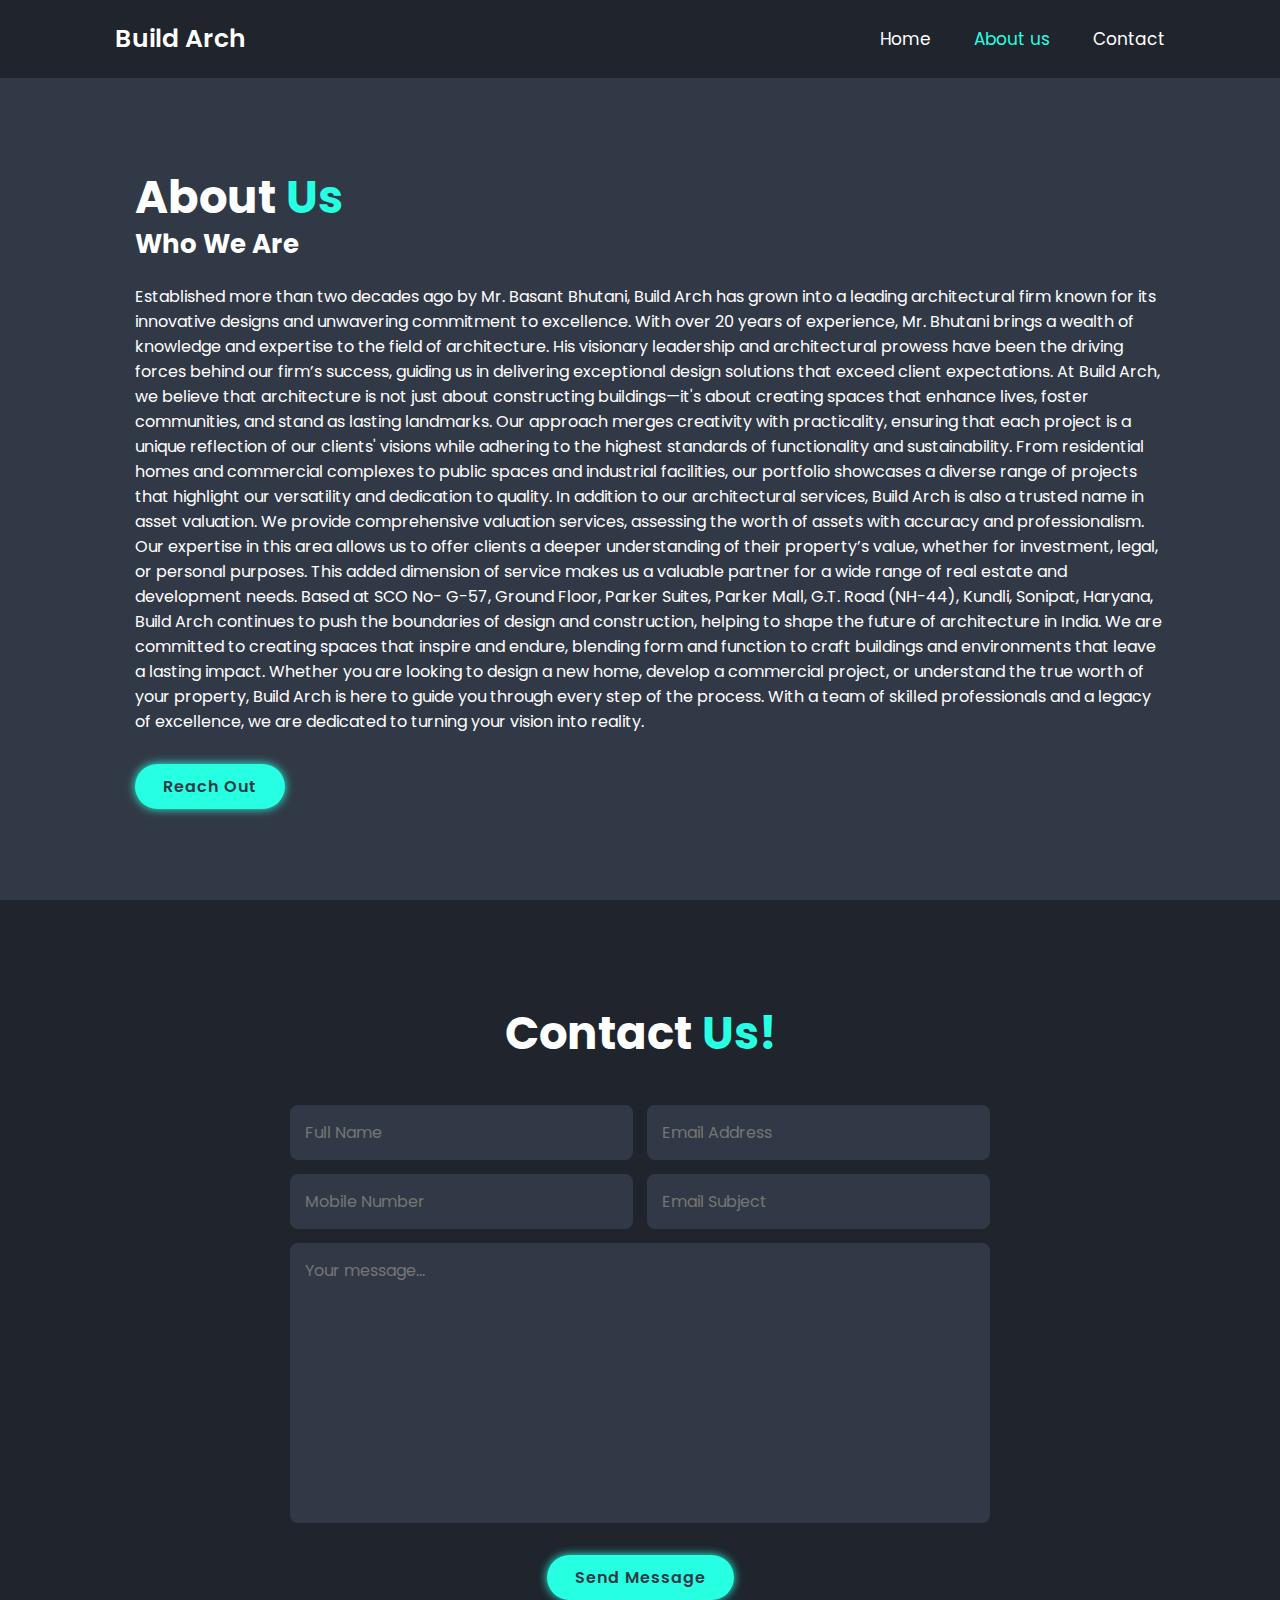
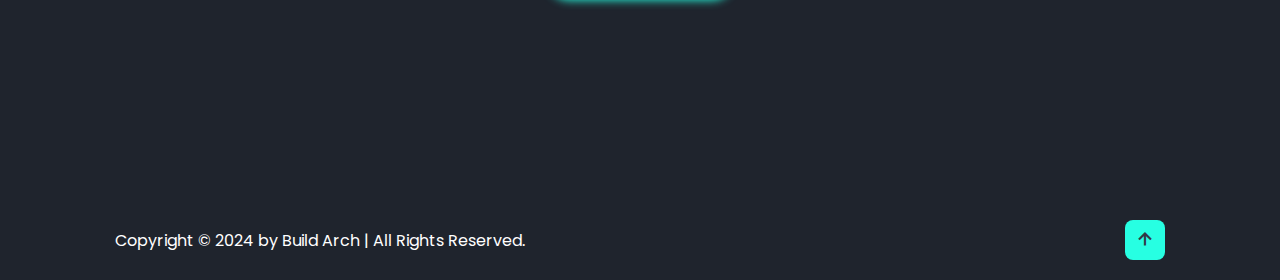
==== about/about.html @ 26f2550c "added read more for about" ====
<!DOCTYPE html>
<html lang="en">
<head>
    <meta charset="UTF-8">
    <meta http-equiv="X-UA-Compatible" content="IE=edge">
    <meta name="viewport" content="width=device-width, initial-scale=1.0">
    <title>Build Arch</title>
    <link href='https://unpkg.com/boxicons@2.1.4/css/boxicons.min.css' rel='stylesheet'>
    <link rel="stylesheet" href="../css/style.css">
    <link rel="icon" type="image/png" href="../images/1.png">
</head>
<body>
    
   <!-- header section design -->
    <header class="header">
        <a href="../index.html" class="logo">Build Arch</a>

        <i class='bx bx-menu' id="menu-icon"></i>

        <nav class="navbar">
            <a href="../index.html">Home</a>
            <a href="#about" class="active">About us</a>
            <a href="#contact">Contact</a>
        </nav>
    </header>



    <section class="about" id="about">
        <div class="about-img">
            <img src="images/2.png" alt="">
        </div>
        <div class="about-content">
            <h2 class="heading">About <span>Us</span></h2>
<h3>Who We Are</h3>
<p>
    Established more than two decades ago by Mr. Basant Bhutani, Build Arch has grown into a leading architectural firm known for its innovative designs and unwavering commitment to excellence. With over 20 years of experience, Mr. Bhutani brings a wealth of knowledge and expertise to the field of architecture. His visionary leadership and architectural prowess have been the driving forces behind our firm’s success, guiding us in delivering exceptional design solutions that exceed client expectations.

    At Build Arch, we believe that architecture is not just about constructing buildings—it's about creating spaces that enhance lives, foster communities, and stand as lasting landmarks. Our approach merges creativity with practicality, ensuring that each project is a unique reflection of our clients' visions while adhering to the highest standards of functionality and sustainability. From residential homes and commercial complexes to public spaces and industrial facilities, our portfolio showcases a diverse range of projects that highlight our versatility and dedication to quality.

    In addition to our architectural services, Build Arch is also a trusted name in asset valuation. We provide comprehensive valuation services, assessing the worth of assets with accuracy and professionalism. Our expertise in this area allows us to offer clients a deeper understanding of their property’s value, whether for investment, legal, or personal purposes. This added dimension of service makes us a valuable partner for a wide range of real estate and development needs.

    Based at SCO No- G-57, Ground Floor, Parker Suites, Parker Mall, G.T. Road (NH-44), Kundli, Sonipat, Haryana, Build Arch continues to push the boundaries of design and construction, helping to shape the future of architecture in India. We are committed to creating spaces that inspire and endure, blending form and function to craft buildings and environments that leave a lasting impact.

    Whether you are looking to design a new home, develop a commercial project, or understand the true worth of your property, Build Arch is here to guide you through every step of the process. With a team of skilled professionals and a legacy of excellence, we are dedicated to turning your vision into reality.
</p>
<a href="#contact" class="btn">Reach Out</a>


        </div>
        
    </section>


    <section class="contact" id="contact">
        <h2 class="heading">Contact <span>Us!</span></h2>
        <form action="#">
            <div class="input-box">
                <input type="text" placeholder="Full Name" id="name" autocomplete="off">
                <input type="email" placeholder="Email Address" id="email" autocomplete="off">
            </div>

            <div class="input-box">
                <input type="number" placeholder="Mobile Number" id="phone" autocomplete="off">
                <input type="text" placeholder="Email Subject" id="subject" autocomplete="off">
            </div>
            <textarea name="" id="message" cols="30" rows="10" placeholder="Your message..."></textarea>
            <input type="submit" value="Send Message" class="btn" autocomplete="off">
        </form>
    </section>













    <footer class="footer">
        <div class="footer-text">
            <p>Copyright &copy; 2024 by Build Arch | All Rights Reserved.</p>
        </div>
    
        <div class="footer-iconTop">
            <a href="#about"><i class="bx bx-up-arrow-alt"></i></a>
        </div>
    </footer>
    
    
    <!-- scroll animation script  -->
    <script src="https://unpkg.com/scrollreveal"></script>
    
    <!-- typed word js  -->
    <script src="https://unpkg.com/typed.js@2.1.0/dist/typed.umd.js"></script>
    
    <!-- contact alert js  -->
    <script src="https://cdn.jsdelivr.net/npm/sweetalert2@11"></script>
    
    <!-- contact email js  -->
    <script src="https://smtpjs.com/v3/smtp.js"></script>
    <!-- the script that makes it work baby  -->
        <script src="../js/script.js"></script>
    </body>
    </html>
---- css/style.css ----
@import url('https://fonts.googleapis.com/css2?family=Poppins:ital,wght@0,100;0,200;0,300;0,400;0,500;0,600;0,700;0,800;0,900;1,100;1,200;1,300;1,400;1,500;1,600;1,700;1,800;1,900&display=swap');

* {
    margin: 0;
    padding: 0;
    box-sizing: border-box;
    text-decoration: none;
    border: none;
    outline: none;
    scroll-behavior: smooth;    
    font-family: 'poppins', sans-serif;
}


:root {
    --bg-color: #1f242d;
    --second-bg-color: #323946;
    --text-color: #fff;
    --main-color: rgb(39, 255, 226);
}

html {
    font-size: 62.5%;
    overflow-x: hidden;
}

body {
    background: var(--bg-color);
    color: var(--text-color);
    overflow: hidden;
}

section {
    min-height: 100vh;
    padding: 10rem 9% 2rem;

}

.header {
    position: fixed;
    top: 0;
    left: 0;
    width: 100%;
    padding: 2rem 9%;
    background-color: var(--bg-color);
    display: flex;
    justify-content: space-between;
    align-items: center;
    z-index: 100;
}


.header.sticky{
    border-bottom: .1rem solid rgba(0,0,0,.2);
}

.logo {
    font-size: 2.5rem;
    color: var(--text-color);
    font-weight: 600;
    cursor: default;
}

.navbar a {
    font-size: 1.7rem;
    color: var(--text-color);
    margin-left: 4rem;
    transition: .3s;
}

.navbar a:hover,
.navbar a.active {
    color: var(--main-color);
}

#menu-icon{
    font-size: 3.6rem;
    color: var(--text-color);
    display: none;
}

.home{
    display: flex;
    justify-content: center;
    align-items: center;
}

.home-img img{
    width: 35vw;
    animation: floatImage 4s ease-in-out infinite;
}

@keyframes floatImage {
    0% {
        transform: translateY(0);
    }
    50% {
        transform: translateY(-2.4rem);
    }
    100% {
        transform: translateY(0);
    }
}


.home-content h3 {
    font-size: 3.2rem;
    font-weight: 700;
}

.home-content h3:nth-of-type(2){
    margin-bottom: 2rem;
}

span {
    color: var(--main-color);

}

.home-content h1 {
    font-size: 5.6rem;
    font-weight: 700;
    line-height: 1.3;
}

.home-content p {
    font-size: 1.6rem;

}

.social-media a {
    display: inline-flex;
    justify-content: center;
    align-items: center;
    width: 4rem;
    height: 4rem;
    background: transparent;
    border: .2rem solid var(--main-color);
    border-radius: 50%;
    font-size: 2rem;
    color: var(--main-color);
    margin: 3rem 1.5rem 3rem 0;
    transition: .5s ease;
}

.social-media a:hover{
    background: var(--main-color);
    color: var(--second-bg-color);
    box-shadow: 0 0 1rem var(--main-color);
}

.btn{
    display: inline-block;
    padding: 1rem 2.8rem;
    background: var(--main-color);
    border-radius: 4rem;
    box-shadow: 0 0 1rem var(--main-color);
    font-size: 1.6rem;
    color: var(--second-bg-color);
    letter-spacing: .1rem;
    font-weight: 600;
    transition: .5s ease;
}

.btn:hover{
    box-shadow: none;
}




.about {
    display: flex;
    justify-content: center;
    align-items: center;
    gap: 2rem;
    background: var(--second-bg-color);

}

.about-img img {
    width: 35vw;
}

.heading{
    text-align: center;
    font-size: 4.5rem;
}

.about-content h2 {
    text-align: left;
    line-height: 1.2;

}

.about-content h3 {
    font-size: 2.6rem;
    
}

.about-content p {
    font-size: 1.6rem;
    margin: 2rem 0 3rem;

    
}


.services h2 {
    margin-bottom: 5rem;

}

.services-container{
    display: flex;
    justify-content: center;
    align-items: center;
    flex-wrap: wrap;
    gap: 2rem;

}

.services-container .services-box {
    flex: 1 1 30rem;
    background: var(--second-bg-color);
    padding: 3rem 2rem 4rem;
    border-radius: 2rem;
    text-align: center;
    border: .2rem solid var(--bg-color);
    transition: .5s ease;

}

.services-container .services-box:hover {
    border-color: var(--main-color);
    transform: scale(1.02);
}


.services-box i{
    font-size: 7rem;
    color: var(--main-color);

}
.services-box h3 {
    font-size: 2.6rem;

}

.services-box p {
    font-size: 1.6rem;
    margin: 1rem 0 3rem;
}


.portfolio{
    background: var(--second-bg-color);

}
.portfolio h2{
    margin-bottom: 4rem;
}

.portfolio-container {
    display: grid;
    grid-template-columns: repeat(3, 1fr);
    align-items: center;
   gap: 2.5rem;


}

.portfolio-container .portfolio-box {
    position: relative;
    border-radius: 2rem;
    box-shadow: 0 0 1rem var(--bg-color);
    overflow: hidden;
    display: flex;
}

.portfolio-box img{
    width: 100%;
    transition: .5s ease;
}


.portfolio-box:hover img {
    transform: scale(1.1);
}

.portfolio-box .portfolio-layer {
    position: absolute;
    bottom: 0;
    left: 0;
    width: 100%;
    height: 100%;
    background: linear-gradient(rgba(0,0,0,.1), var(--main-color));
    display: flex;
    justify-content: center;
    align-items: center;
    flex-direction: column;
    text-align: center;
    padding: 0 4rem;
    transform: translateY(100%);
    transition: .5s ease;
}

.portfolio-box:hover .portfolio-layer {
    transform: translateY(0%);
}

.portfolio-layer h4{
    font-size: 3rem;
}

.portfolio-layer p{
    font-size: 1.6rem;
    margin: .3rem 0 1rem;
}
.portfolio-layer a {
    display: inline-flex;
    justify-content: center;
    align-items: center;
    width: 5rem;
    height: 5rem;
    background: var(--text-color);
    border-radius: 50%;
}

.portfolio-layer a i{
    font-size: 2rem;
    color: var(--second-bg-color);
}


.contact h2 {
    margin-bottom: 3rem;
}
.contact form{
    max-width: 70rem;
    margin: 1rem auto;
    text-align: center;
    margin-bottom: 3rem;
}

.contact form .input-box {
    display: flex;
    justify-content: space-between;
    flex-wrap: wrap;
}

.contact form .input-box input,
.contact form textarea {
    width: 100%;
    padding: 1.5rem;
    font-size: 1.6rem;
    color: var(--text-color);
    background: var(--second-bg-color);
    border-radius: .8rem;
    margin: .7rem 0;
}

.contact form .input-box input{
    width: 49%;
}

.contact form textarea {
    resize: none;
}

.contact form .btn {
    margin-top: 2rem;
    cursor: pointer;
}



/* slidersection  */
.slidersection{
    background: var(--second-bg-color);
    min-height: auto;
    padding-top: 2vh;

}
.slider{
    width: 100%;
    height: var(--height);
    overflow: hidden;
    mask-image: linear-gradient(
        to right,
        transparent,
        #000 10% 90%,
        transparent
    );
}
.slider .list{
    display: flex;
    width: 100%;
    min-width: calc(var(--width) * var(--quantity));
    position: relative;
}
.slider .list .item{
    width: var(--width);
    height: var(--height);
    position: absolute;
    left: 100%;
    animation: autoRun 10s linear infinite;
    transition: filter 0.5s;
    animation-delay: calc( (10s / var(--quantity)) * (var(--position) - 1) - 10s)!important;
}
.slider .list .item img{
    width: 100%;
}
@keyframes autoRun{
    from{
        left: 100%;
    }to{
        left: calc(var(--width) * -1);
    }
}
.slider:hover .item{
    animation-play-state: paused!important;
    filter: grayscale(1);
}
.slider .item:hover{
    filter: grayscale(0);
}
.slider[reverse="true"] .item{
    animation: reversePlay 10s linear infinite;
}
@keyframes reversePlay{
    from{
        left: calc(var(--width) * -1);
    }to{
        left: 100%;
    }
}

/* slidersectionover  */


.footer{
    display: flex;
    justify-content: space-between;
    align-items: center;
    flex-wrap: wrap;
    padding: 2rem 9%;
    background: var(--bg-color);
}


.footer-text p{
    font-size: 1.6rem;
}

.footer-iconTop a {
    display: inline-flex;
    justify-content: center;
    align-items: center;
    padding: 0.8rem;
    background: var(--main-color);
    border-radius: 0.8rem;
    transition: .5s ease;

}

.footer-iconTop a:hover{
    box-shadow: 0 0 1rem var(--main-color);
}

.footer-iconTop a i {
    font-size: 2.4rem;
    color: var(--second-bg-color);

}

/* BREAKPOINTS */
@media (max-width: 1200px){
    html{
        font-size: 55%;
    }
}

@media (max-width: 991px){
    .header{
        padding: 2rem 3%;
    }

    section {
        padding: 10rem 3% 2rem;
    }

    .services {
        padding-bottom: 7rem;
    }

    .portfolio {
        padding-bottom: 7rem;
    }

    .contact{
        min-height: auto;
    }

    .footer {
        padding: 2rem 3%;
    }
}

@media (max-width: 768px){
   #menu-icon {
    display: block;
   }

   .navbar{
    position: absolute;
    top: 100%;
    left: 0;
    width: 100%;
    padding: 1rem 3%;
    background: var(--bg-color);
    border-top: .1rem solid rgba(0,0,0,.2);
    box-shadow: 0 .5rem 1rem rgba(0,0,0,.2);
    display: none
   }

   .navbar.active {
    display: block;
   }

   .navbar a{
    display: block;
    font-size: 2rem;
    margin: 3rem 0;
   }

   .home {
    flex-direction: column;
   }

   .home-content h3{
    font-size: 2.6rem;
   }

   .home-content h1 {
    font-size: 5rem;
   }

   .home-img img {
    width: 70vw;
    margin-top: 4rem;
   }

   .about {
    flex-direction: column-reverse;
   }

   .about img {
    width: 70vw;
    margin-top: 4rem;

   }

   .services h2 {
    margin-bottom: 3rem;

   }

   .portfolio h2 {
    margin-bottom: 3rem;
   }

   .portfolio-container {
    grid-template-columns: repeat(2, 1fr);
   }
}

@media (max-width: 617px) {
    .portfolio-container{
        grid-template-columns: 1fr;
    }
}

@media (max-width: 450px){
    html {
        font-size: 50%;
    }

    .contact form .input-box input {
        width: 100%;

    }
}

@media (max-width: 365px){
    .home-img img{
        width: 90vw;
    }

    .about-img img {
        width: 90vw;
    }
    .footer {
        flex-direction: column-reverse;
    }

    .footer p {
        text-align: center;
        margin-top: 2rem;
    }
}
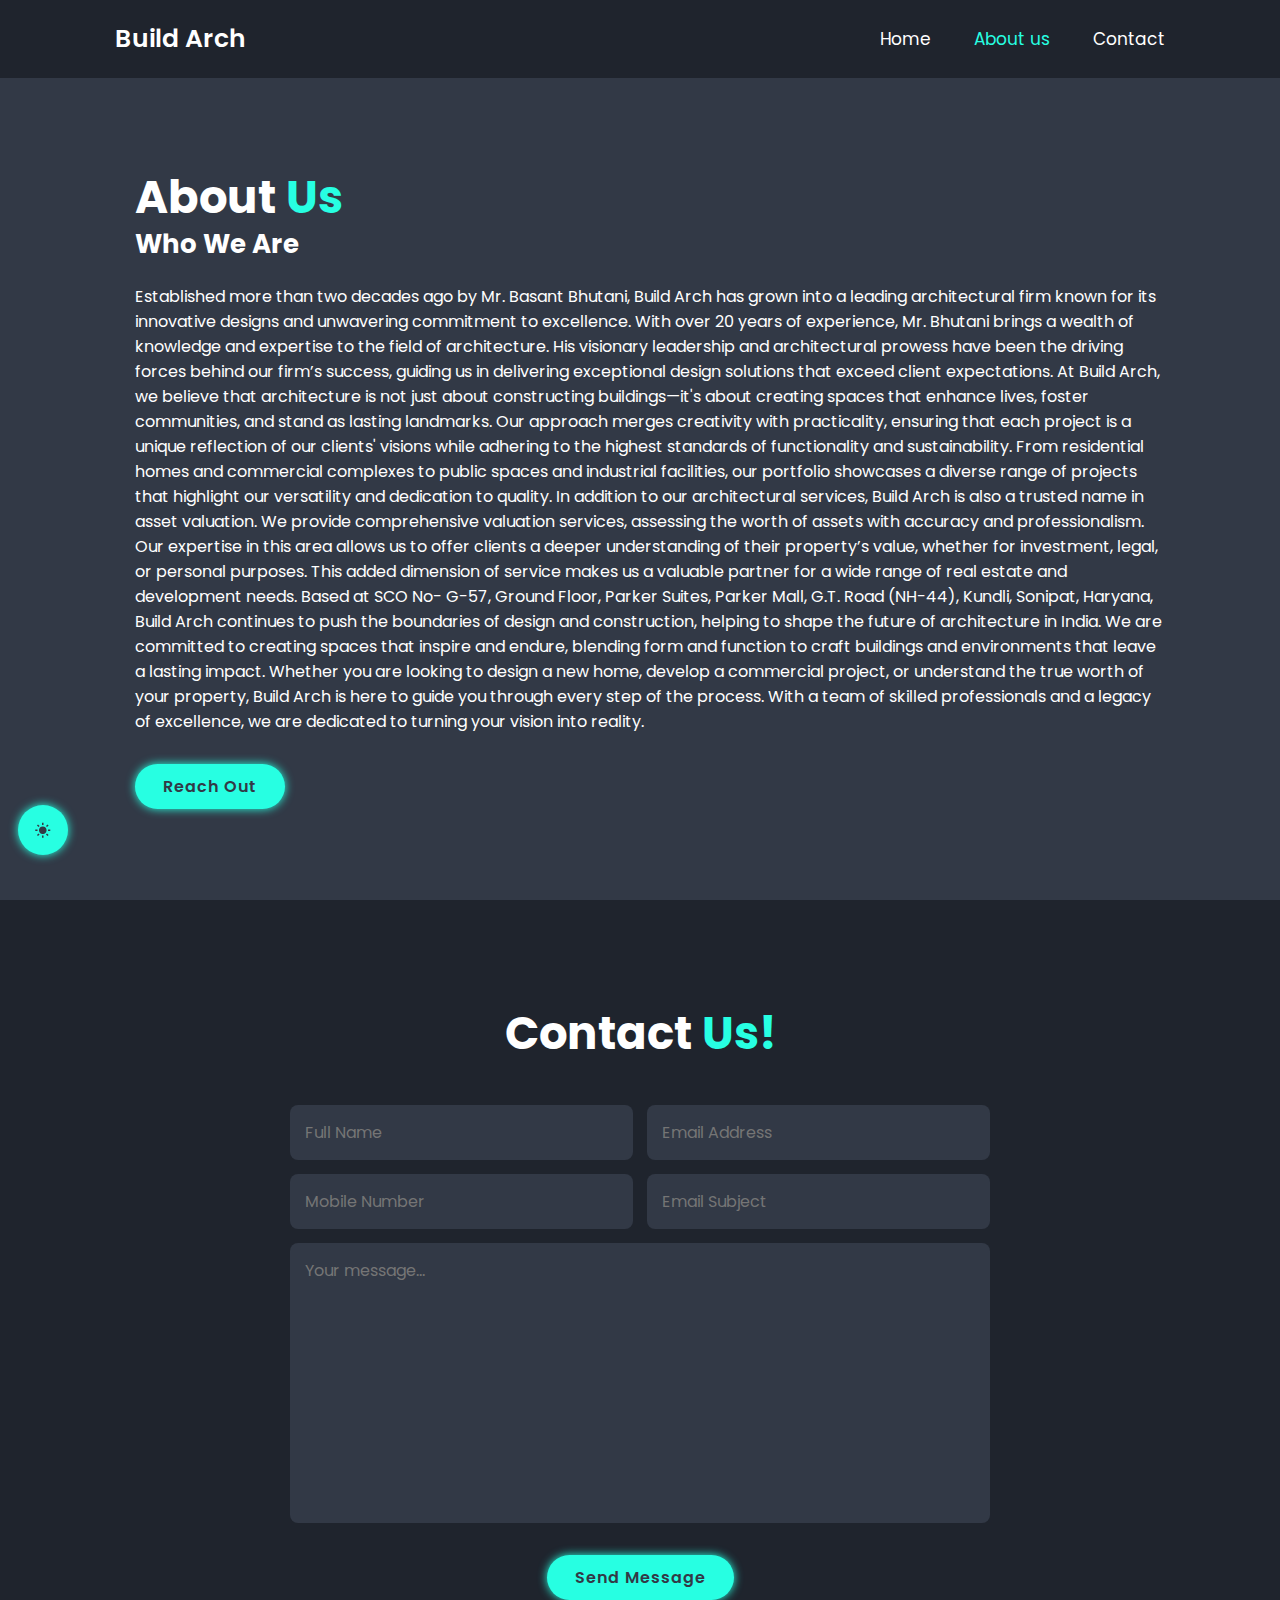
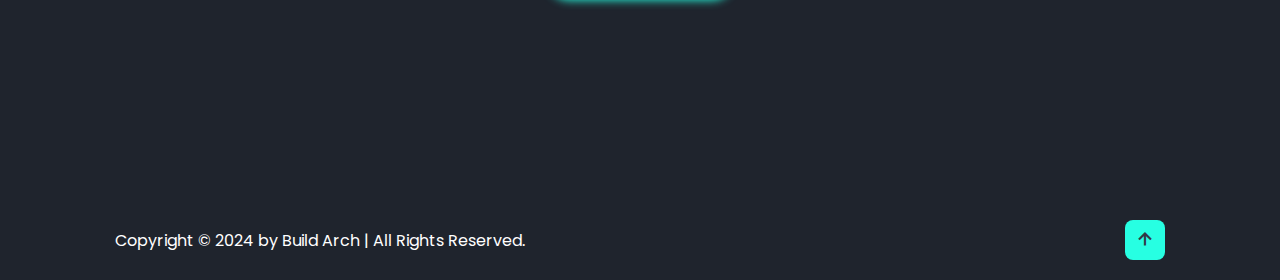
==== commit 07e87781: "added dark mode on every page and fixed email on them" ====
--- a/about/about.html
+++ b/about/about.html
@@ -6,7 +6,7 @@
     <meta name="viewport" content="width=device-width, initial-scale=1.0">
     <title>Build Arch</title>
     <link href='https://unpkg.com/boxicons@2.1.4/css/boxicons.min.css' rel='stylesheet'>
-    <link rel="stylesheet" href="../css/style.css">
+    <link rel="stylesheet" href="css/style.css">
     <link rel="icon" type="image/png" href="../images/1.png">
 </head>
 <body>
@@ -24,6 +24,7 @@
         </nav>
     </header>
 
+    <button class="colorMode" id="modeBtn" onclick="changeTheme()"><i class="bx bxs-sun"></i></button>
 
 
     <section class="about" id="about">
@@ -104,6 +105,6 @@
     <!-- contact email js  -->
     <script src="https://smtpjs.com/v3/smtp.js"></script>
     <!-- the script that makes it work baby  -->
-        <script src="../js/script.js"></script>
+        <script src="js/script.js"></script>
     </body>
     </html>--- a/about/css/style.css
+++ b/about/css/style.css
@@ -0,0 +1,649 @@
+@import url('https://fonts.googleapis.com/css2?family=Poppins:ital,wght@0,100;0,200;0,300;0,400;0,500;0,600;0,700;0,800;0,900;1,100;1,200;1,300;1,400;1,500;1,600;1,700;1,800;1,900&display=swap');
+
+* {
+    margin: 0;
+    padding: 0;
+    box-sizing: border-box;
+    text-decoration: none;
+    border: none;
+    outline: none;
+    scroll-behavior: smooth;    
+    font-family: 'poppins', sans-serif;
+}
+
+
+:root {
+    --bg-color: #1f242d;
+    --second-bg-color: #323946;
+    --text-color: #fff;
+    --main-color: rgb(39, 255, 226);
+}
+
+html {
+    font-size: 62.5%;
+    overflow-x: hidden;
+}
+
+body {
+    background: var(--bg-color);
+    color: var(--text-color);
+    overflow: hidden;
+}
+
+section {
+    min-height: 100vh;
+    padding: 10rem 9% 2rem;
+
+}
+
+.header {
+    position: fixed;
+    top: 0;
+    left: 0;
+    width: 100%;
+    padding: 2rem 9%;
+    background-color: var(--bg-color);
+    display: flex;
+    justify-content: space-between;
+    align-items: center;
+    z-index: 100;
+}
+
+
+.header.sticky{
+    border-bottom: .1rem solid rgba(0,0,0,.2);
+}
+
+.logo {
+    font-size: 2.5rem;
+    color: var(--text-color);
+    font-weight: 600;
+    cursor: default;
+}
+
+.navbar a {
+    font-size: 1.7rem;
+    color: var(--text-color);
+    margin-left: 4rem;
+    transition: .3s;
+}
+
+.navbar a:hover,
+.navbar a.active {
+    color: var(--main-color);
+}
+
+#menu-icon{
+    font-size: 3.6rem;
+    color: var(--text-color);
+    display: none;
+}
+
+.colorMode {
+    background-color: var(--main-color);
+    color: var(--second-bg-color);
+ 
+    z-index: 100;
+    position:fixed;
+    bottom: 5vh;
+    left: 2vh;
+    width: 5rem;
+    height: 5rem;
+    border-radius: 50%;
+    display:flex;
+    align-items: center;
+    justify-content: center;
+    font-size: large;
+    box-shadow: 0 0 1rem var(--main-color);
+    animation: floatImage 2s ease-in-out infinite;
+}
+
+.colorMode:hover{
+    cursor: pointer;
+    animation-play-state: paused;
+    box-shadow: none;
+    border:2px solid var(--main-color);
+    background: transparent;
+    color:var(--main-color);
+}
+
+.home{
+    display: flex;
+    justify-content: center;
+    align-items: center;
+}
+
+.home-img img{
+    width: 35vw;
+    animation: floatImage 4s ease-in-out infinite;
+}
+
+@keyframes floatImage {
+    0% {
+        transform: translateY(0);
+    }
+    50% {
+        transform: translateY(-2.4rem);
+    }
+    100% {
+        transform: translateY(0);
+    }
+}
+
+
+.home-content h3 {
+    font-size: 3.2rem;
+    font-weight: 700;
+}
+
+.home-content h3:nth-of-type(2){
+    margin-bottom: 2rem;
+}
+
+span {
+    color: var(--main-color);
+
+}
+
+.home-content h1 {
+    font-size: 5.6rem;
+    font-weight: 700;
+    line-height: 1.3;
+}
+
+.home-content p {
+    font-size: 1.6rem;
+
+}
+
+.social-media a {
+    display: inline-flex;
+    justify-content: center;
+    align-items: center;
+    width: 4rem;
+    height: 4rem;
+    background: transparent;
+    border: .2rem solid var(--main-color);
+    border-radius: 50%;
+    font-size: 2rem;
+    color: var(--main-color);
+    margin: 3rem 1.5rem 3rem 0;
+    transition: .5s ease;
+}
+
+.social-media a:hover{
+    background: var(--main-color);
+    color: var(--second-bg-color);
+    box-shadow: 0 0 1rem var(--main-color);
+}
+
+.btn{
+    display: inline-block;
+    padding: 1rem 2.8rem;
+    background: var(--main-color);
+    border-radius: 4rem;
+    box-shadow: 0 0 1rem var(--main-color);
+    font-size: 1.6rem;
+    color: var(--second-bg-color);
+    letter-spacing: .1rem;
+    font-weight: 600;
+    transition: .5s ease;
+}
+
+.btn:hover{
+    box-shadow: none;
+}
+
+
+
+
+.about {
+    display: flex;
+    justify-content: center;
+    align-items: center;
+    gap: 2rem;
+    background: var(--second-bg-color);
+
+}
+
+.about-img img {
+    width: 35vw;
+    animation: floatImage 4s ease-in-out infinite;
+}
+
+.heading{
+    text-align: center;
+    font-size: 4.5rem;
+}
+
+.about-content h2 {
+    text-align: left;
+    line-height: 1.2;
+
+}
+
+.about-content h3 {
+    font-size: 2.6rem;
+    
+}
+
+.about-content p {
+    font-size: 1.6rem;
+    margin: 2rem 0 3rem;
+
+    
+}
+
+
+.services h2 {
+    margin-bottom: 5rem;
+
+}
+
+.services-container{
+    display: flex;
+    justify-content: center;
+    align-items: center;
+    flex-wrap: wrap;
+    gap: 2rem;
+
+}
+
+.services-container .services-box {
+    flex: 1 1 30rem;
+    background: var(--second-bg-color);
+    padding: 3rem 2rem 4rem;
+    border-radius: 2rem;
+    text-align: center;
+    border: .2rem solid var(--bg-color);
+    transition: .5s ease;
+
+}
+
+.services-container .services-box:hover {
+    border-color: var(--main-color);
+    transform: scale(1.02);
+}
+
+
+.services-box i{
+    font-size: 7rem;
+    color: var(--main-color);
+
+}
+.services-box h3 {
+    font-size: 2.6rem;
+
+}
+
+.services-box p {
+    font-size: 1.6rem;
+    margin: 1rem 0 3rem;
+}
+
+
+.portfolio{
+    background: var(--second-bg-color);
+
+}
+.portfolio h2{
+    margin-bottom: 4rem;
+}
+
+.portfolio-container {
+    display: grid;
+    grid-template-columns: repeat(3, 1fr);
+    align-items: center;
+   gap: 2.5rem;
+
+
+}
+
+.portfolio-container .portfolio-box {
+    position: relative;
+    border-radius: 2rem;
+    box-shadow: 0 0 1rem var(--bg-color);
+    overflow: hidden;
+    display: flex;
+}
+
+.portfolio-box img{
+    width: 100%;
+    transition: .5s ease;
+}
+
+
+.portfolio-box:hover img {
+    transform: scale(1.1);
+}
+
+.portfolio-box .portfolio-layer {
+    position: absolute;
+    bottom: 0;
+    left: 0;
+    width: 100%;
+    height: 100%;
+    background: linear-gradient(rgba(0,0,0,.1), var(--main-color));
+    display: flex;
+    justify-content: center;
+    align-items: center;
+    flex-direction: column;
+    text-align: center;
+    padding: 0 4rem;
+    transform: translateY(100%);
+    transition: .5s ease;
+}
+
+.portfolio-box:hover .portfolio-layer {
+    transform: translateY(0%);
+}
+
+.portfolio-layer h4{
+    font-size: 3rem;
+}
+
+.portfolio-layer p{
+    font-size: 1.6rem;
+    margin: .3rem 0 1rem;
+}
+.portfolio-layer a {
+    display: inline-flex;
+    justify-content: center;
+    align-items: center;
+    width: 5rem;
+    height: 5rem;
+    background: var(--text-color);
+    border-radius: 50%;
+}
+
+.portfolio-layer a i{
+    font-size: 2rem;
+    color: var(--second-bg-color);
+}
+
+
+.contact h2 {
+    margin-bottom: 3rem;
+}
+.contact form{
+    max-width: 70rem;
+    margin: 1rem auto;
+    text-align: center;
+    margin-bottom: 3rem;
+}
+
+.contact form .input-box {
+    display: flex;
+    justify-content: space-between;
+    flex-wrap: wrap;
+}
+
+.contact form .input-box input,
+.contact form textarea {
+    width: 100%;
+    padding: 1.5rem;
+    font-size: 1.6rem;
+    color: var(--text-color);
+    background: var(--second-bg-color);
+    border-radius: .8rem;
+    margin: .7rem 0;
+}
+
+.contact form .input-box input{
+    width: 49%;
+}
+
+.contact form textarea {
+    resize: none;
+}
+
+.contact form .btn {
+    margin-top: 2rem;
+    cursor: pointer;
+}
+
+
+
+/* slidersection  */
+.slidersection{
+    background: var(--second-bg-color);
+    min-height: auto;
+    padding-top: 2vh;
+
+}
+.slider{
+    width: 100%;
+    height: var(--height);
+    overflow: hidden;
+    mask-image: linear-gradient(
+        to right,
+        transparent,
+        #000 10% 90%,
+        transparent
+    );
+}
+.slider .list{
+    display: flex;
+    width: 100%;
+    min-width: calc(var(--width) * var(--quantity));
+    position: relative;
+}
+.slider .list .item{
+    width: var(--width);
+    height: var(--height);
+    position: absolute;
+    left: 100%;
+    animation: autoRun 10s linear infinite;
+    transition: filter 0.5s;
+    animation-delay: calc( (10s / var(--quantity)) * (var(--position) - 1) - 10s)!important;
+}
+.slider .list .item img{
+    width: 100%;
+}
+@keyframes autoRun{
+    from{
+        left: 100%;
+    }to{
+        left: calc(var(--width) * -1);
+    }
+}
+.slider:hover .item{
+    animation-play-state: paused!important;
+    filter: grayscale(1);
+}
+.slider .item:hover{
+    filter: grayscale(0);
+}
+.slider[reverse="true"] .item{
+    animation: reversePlay 10s linear infinite;
+}
+@keyframes reversePlay{
+    from{
+        left: calc(var(--width) * -1);
+    }to{
+        left: 100%;
+    }
+}
+
+/* slidersectionover  */
+
+
+.footer{
+    display: flex;
+    justify-content: space-between;
+    align-items: center;
+    flex-wrap: wrap;
+    padding: 2rem 9%;
+    background: var(--bg-color);
+}
+
+
+.footer-text p{
+    font-size: 1.6rem;
+}
+
+.footer-iconTop a {
+    display: inline-flex;
+    justify-content: center;
+    align-items: center;
+    padding: 0.8rem;
+    background: var(--main-color);
+    border-radius: 0.8rem;
+    transition: .5s ease;
+
+}
+
+.footer-iconTop a:hover{
+    box-shadow: 0 0 1rem var(--main-color);
+}
+
+.footer-iconTop a i {
+    font-size: 2.4rem;
+    color: var(--second-bg-color);
+
+}
+
+/* BREAKPOINTS */
+@media (max-width: 1200px){
+    html{
+        font-size: 55%;
+    }
+}
+
+@media (max-width: 991px){
+    .header{
+        padding: 2rem 3%;
+    }
+
+    section {
+        padding: 10rem 3% 2rem;
+    }
+
+    .services {
+        padding-bottom: 7rem;
+    }
+
+    .portfolio {
+        padding-bottom: 7rem;
+    }
+
+    .contact{
+        min-height: auto;
+    }
+
+    .footer {
+        padding: 2rem 3%;
+    }
+}
+
+@media (max-width: 768px){
+   #menu-icon {
+    display: block;
+   }
+
+   .navbar{
+    position: absolute;
+    top: 100%;
+    left: 0;
+    width: 100%;
+    padding: 1rem 3%;
+    background: var(--bg-color);
+    border-top: .1rem solid rgba(0,0,0,.2);
+    box-shadow: 0 .5rem 1rem rgba(0,0,0,.2);
+    display: none
+   }
+
+   .navbar.active {
+    display: block;
+   }
+
+   .navbar a{
+    display: block;
+    font-size: 2rem;
+    margin: 3rem 0;
+   }
+
+   .home {
+    flex-direction: column;
+   }
+
+   .home-content h3{
+    font-size: 2.6rem;
+   }
+
+   .home-content h1 {
+    font-size: 5rem;
+   }
+
+   .home-img img {
+    width: 70vw;
+    margin-top: 4rem;
+   }
+
+   .about {
+    flex-direction: column-reverse;
+   }
+
+   .about img {
+    width: 70vw;
+    margin-top: 4rem;
+
+   }
+
+   .services h2 {
+    margin-bottom: 3rem;
+
+   }
+
+   .portfolio h2 {
+    margin-bottom: 3rem;
+   }
+
+   .portfolio-container {
+    grid-template-columns: repeat(2, 1fr);
+   }
+}
+
+@media (max-width: 617px) {
+    .portfolio-container{
+        grid-template-columns: 1fr;
+    }
+}
+
+@media (max-width: 450px){
+    html {
+        font-size: 50%;
+    }
+
+    .contact form .input-box input {
+        width: 100%;
+
+    }
+}
+
+@media (max-width: 365px){
+    .home-img img{
+        width: 90vw;
+    }
+
+    .about-img img {
+        width: 90vw;
+    }
+    .footer {
+        flex-direction: column-reverse;
+    }
+
+    .footer p {
+        text-align: center;
+        margin-top: 2rem;
+    }
+}
+
+@media (prefers-color-scheme: dark) {
+    :root {
+        --bg-color: #1f242d;
+        --second-bg-color: #323946;
+        --text-color: #fff;
+        --main-color: rgb(39, 255, 226);
+    }
+  }